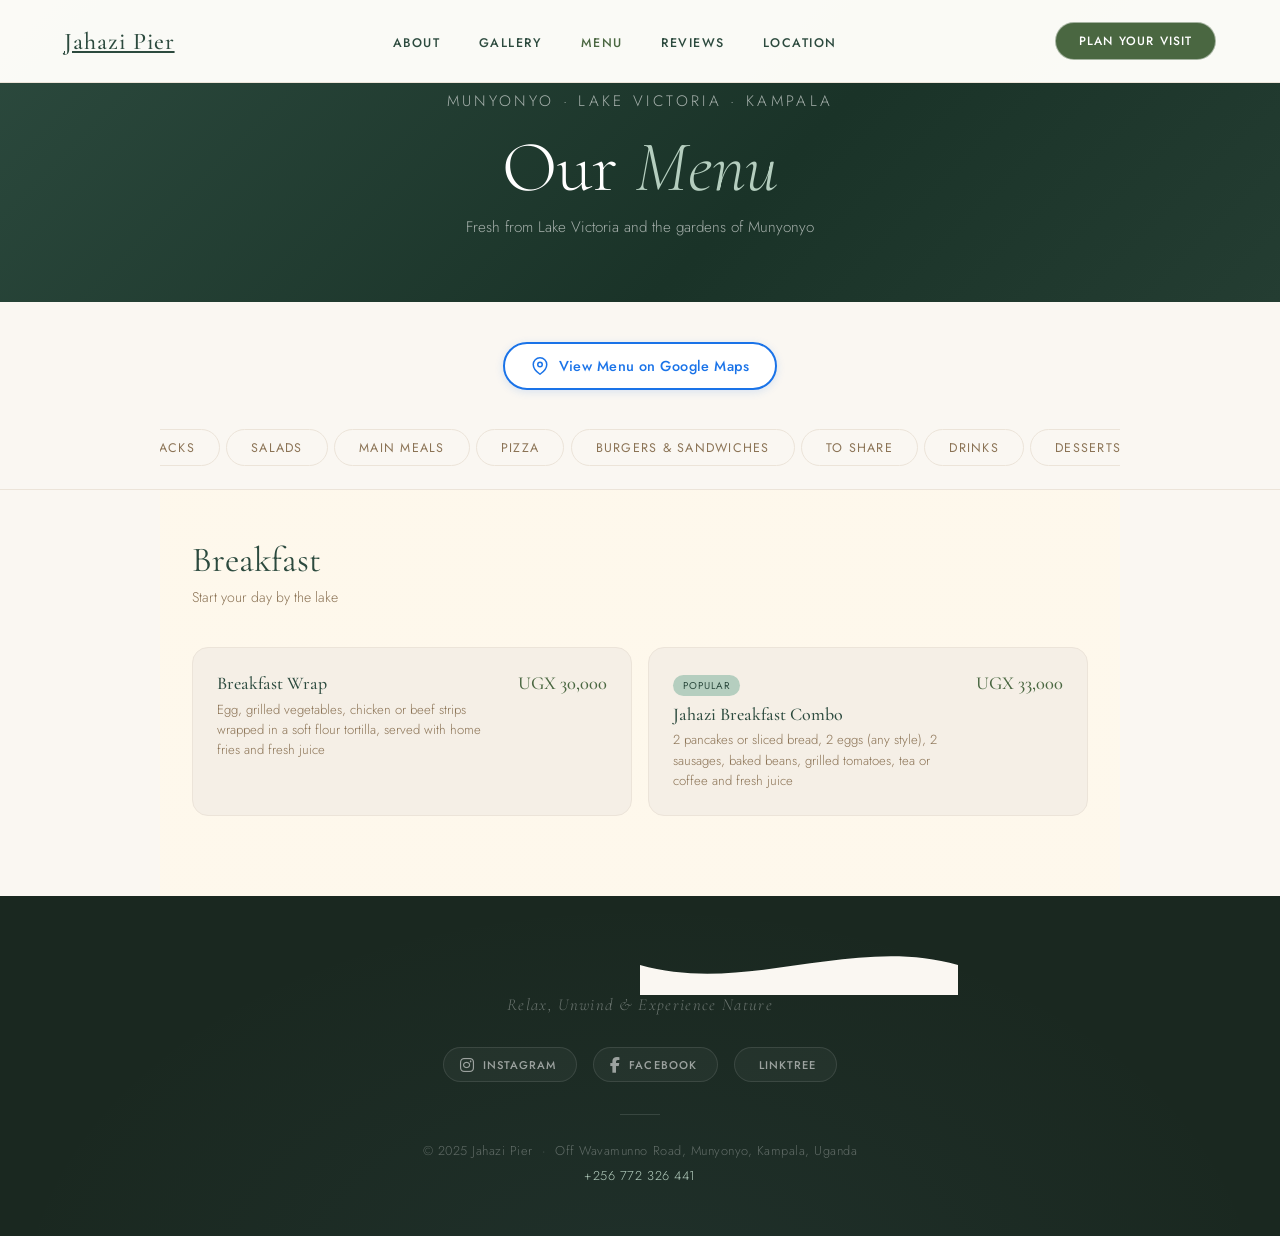
==== menu.html @ 17671d06 "Sample website" ====
<!DOCTYPE html>
<html lang="en">
<head>
  <meta charset="UTF-8" />
  <meta name="viewport" content="width=device-width, initial-scale=1.0" />
  <title>Menu — Jahazi Pier, Lake Victoria</title>
  <meta name="description" content="Explore the full menu at Jahazi Pier — fresh lake fish, East African mains, tropical drinks and desserts. Kampala's finest lakeside dining." />
  <link rel="preconnect" href="https://fonts.googleapis.com" />
  <link rel="preconnect" href="https://fonts.gstatic.com" crossorigin />
  <link href="https://fonts.googleapis.com/css2?family=Cormorant+Garamond:ital,wght@0,300;0,400;0,500;0,600;1,300;1,400&family=Jost:wght@300;400;500&display=swap" rel="stylesheet" />
  <link rel="stylesheet" href="styles.css" />
  <!-- Font Awesome 6 — brand icons -->
  <link rel="stylesheet" href="https://cdnjs.cloudflare.com/ajax/libs/font-awesome/6.5.2/css/all.min.css" integrity="sha512-SnH5WK+bZxgPHs44uWIX+LLJAJ9/2PkPKZ5QiAj6Ta86w+fsb2TkcmfRyVX3pBnMFcV7oQPJkl9QevSCWr3W==" crossorigin="anonymous" referrerpolicy="no-referrer" />

  <style>
    /* ── SECTION BACKGROUND IMAGES ── */
    #section-breakfast {
      background-image:
        linear-gradient(to bottom, rgba(255,248,235,0.92), rgba(255,248,235,0.88)),
        url('https://images.unsplash.com/photo-1533089860892-a7c6f0a88666?w=1400&q=80');
      background-size: cover;
      background-attachment: fixed;
    }
    #section-snacks {
      background-image:
        linear-gradient(to bottom, rgba(255,245,230,0.92), rgba(255,245,230,0.88)),
        url('https://images.unsplash.com/photo-1541014741259-de529411b96a?w=1400&q=80');
      background-size: cover;
      background-attachment: fixed;
    }
    #section-salads {
      background-image:
        linear-gradient(to bottom, rgba(235,245,235,0.92), rgba(235,245,235,0.88)),
        url('https://images.unsplash.com/photo-1512621776951-a57141f2eefd?w=1400&q=80');
      background-size: cover;
      background-attachment: fixed;
    }
    #section-mains {
      background-image:
        linear-gradient(to bottom, rgba(240,235,225,0.92), rgba(240,235,225,0.88)),
        url('https://images.unsplash.com/photo-1504674900247-0877df9cc836?w=1400&q=80');
      background-size: cover;
      background-attachment: fixed;
    }
    #section-pizza {
      background-image:
        linear-gradient(to bottom, rgba(255,245,235,0.92), rgba(255,245,235,0.88)),
        url('https://images.unsplash.com/photo-1571997478779-2adcbbe9ab2f?w=1400&q=80');
      background-size: cover;
      background-attachment: fixed;
    }
    #section-burgers {
      background-image:
        linear-gradient(to bottom, rgba(255,245,230,0.93), rgba(255,245,230,0.88)),
        url('https://images.unsplash.com/photo-1568901346375-23c9450c58cd?w=1400&q=80');
      background-size: cover;
      background-attachment: fixed;
    }
    #section-toshare {
      background-image:
        linear-gradient(to bottom, rgba(245,238,228,0.92), rgba(245,238,228,0.88)),
        url('https://images.unsplash.com/photo-1555244162-803834f70033?w=1400&q=80');
      background-size: cover;
      background-attachment: fixed;
    }
    #section-drinks {
      background-image:
        linear-gradient(to bottom, rgba(235,245,250,0.92), rgba(235,245,250,0.88)),
        url('https://images.unsplash.com/photo-1544145945-f90425340c7e?w=1400&q=80');
      background-size: cover;
      background-attachment: fixed;
    }
    #section-desserts {
      background-image:
        linear-gradient(to bottom, rgba(255,245,240,0.92), rgba(255,245,240,0.88)),
        url('https://images.unsplash.com/photo-1488477181946-6428a0291777?w=1400&q=80');
      background-size: cover;
      background-attachment: fixed;
    }
    #section-kids {
      background-image:
        linear-gradient(to bottom, rgba(245,250,255,0.92), rgba(245,250,255,0.88)),
        url('https://images.unsplash.com/photo-1565299507177-b0ac66763828?w=1400&q=80');
      background-size: cover;
      background-attachment: fixed;
    }

    /* ── GOOGLE MAPS BUTTON ── */
    .gmaps-btn-wrapper {
      display: flex;
      justify-content: center;
      padding: 2.5rem 1rem 1rem;
    }
    .gmaps-btn {
      display: inline-flex;
      align-items: center;
      gap: 0.6rem;
      background: #fff;
      border: 2px solid #1a73e8;
      color: #1a73e8;
      font-family: 'Jost', sans-serif;
      font-size: 0.9rem;
      font-weight: 500;
      letter-spacing: 0.03em;
      padding: 0.75rem 1.6rem;
      border-radius: 50px;
      text-decoration: none;
      transition: background 0.2s, color 0.2s, box-shadow 0.2s;
      box-shadow: 0 2px 8px rgba(26,115,232,0.15);
    }
    .gmaps-btn:hover {
      background: #1a73e8;
      color: #fff;
      box-shadow: 0 4px 16px rgba(26,115,232,0.3);
    }
    .gmaps-btn svg {
      width: 18px;
      height: 18px;
      flex-shrink: 0;
    }

    /* ── EXTRAS NOTE ── */
    .menu-extras-note {
      text-align: center;
      font-family: 'Jost', sans-serif;
      font-size: 0.85rem;
      color: #888;
      font-style: italic;
      padding: 0.5rem 1rem 2rem;
    }
    .menu-extras-note strong {
      color: #555;
      font-style: normal;
    }

    /* ── PRICE RANGE (for items with multiple sizes) ── */
    .dish-price-range {
      font-family: 'Jost', sans-serif;
      font-size: 0.8rem;
      color: #999;
      margin-top: 0.15rem;
    }

    /* ── TABS SCROLLABLE ON MOBILE ── */
    .menu-tabs {
      overflow-x: auto;
      -webkit-overflow-scrolling: touch;
      scrollbar-width: none;
      white-space: nowrap;
      display: flex;
      flex-wrap: nowrap;
    }
    .menu-tabs::-webkit-scrollbar { display: none; }
    .menu-tab { flex-shrink: 0; }
  </style>
</head>
<body class="menu-page">

<!-- ── NAVIGATION ── -->
<nav id="navbar" class="scrolled">
  <a href="jahazi-pier-website.html" class="nav-logo">Jahazi Pier</a>
  <ul class="nav-links">
    <li><a href="jahazi-pier-website.html#about">About</a></li>
    <li><a href="jahazi-pier-website.html#gallery">Gallery</a></li>
    <li><a href="menu.html" style="color: var(--forest);">Menu</a></li>
    <li><a href="jahazi-pier-website.html#reviews">Reviews</a></li>
    <li><a href="jahazi-pier-website.html#location">Location</a></li>
  </ul>
  <a href="jahazi-pier-website.html#contact" class="nav-cta">Plan Your Visit</a>
  <div class="hamburger" onclick="toggleMobileMenu()">
    <span></span><span></span><span></span>
  </div>
</nav>

<!-- ── HERO ── -->
<div class="menu-hero">
  <div class="menu-hero-inner">
    <p class="menu-hero-eyebrow">Munyonyo · Lake Victoria · Kampala</p>
    <h1>Our <em>Menu</em></h1>
    <p>Fresh from Lake Victoria and the gardens of Munyonyo</p>
  </div>
</div>

<!-- ── GOOGLE MAPS BUTTON ── -->
<div class="gmaps-btn-wrapper">
  <a
    class="gmaps-btn"
    href="https://www.google.com/maps/place/Jahazi+Pier/@0.2382779,32.626758,15z/data=!4m18!1m10!3m9!1s0x177d960a8ead5df9:0x97e01d8159e94489!2sJahazi+Pier!8m2!3d0.2380684!4d32.6268393!10e5!14m1!1BCgIYIA!16s%2Fg%2F11h0pp4cb!3m6!1s0x177d960a8ead5df9:0x97e01d8159e94489!8m2!3d0.2380684!4d32.6268393!10e9!16s%2Fg%2F11h0pp4cb?entry=ttu&g_ep=EgoyMDI2MDQxMi4wIKXMDSoASAFQAw%3D%3D"
    target="_blank"
    rel="noopener noreferrer"
  >
    <svg viewBox="0 0 24 24" fill="none" stroke="currentColor" stroke-width="2" stroke-linecap="round" stroke-linejoin="round">
      <path d="M21 10c0 7-9 13-9 13S3 17 3 10a9 9 0 0118 0z"/>
      <circle cx="12" cy="10" r="3"/>
    </svg>
    View Menu on Google Maps
  </a>
</div>

<!-- ── STICKY TAB BAR ── -->
<div class="menu-tabs-wrapper">
  <div class="menu-tabs">
    <button class="menu-tab active"  onclick="showMenuSection('breakfast', this)">Breakfast</button>
    <button class="menu-tab"         onclick="showMenuSection('snacks', this)">Snacks</button>
    <button class="menu-tab"         onclick="showMenuSection('salads', this)">Salads</button>
    <button class="menu-tab"         onclick="showMenuSection('mains', this)">Main Meals</button>
    <button class="menu-tab"         onclick="showMenuSection('pizza', this)">Pizza</button>
    <button class="menu-tab"         onclick="showMenuSection('burgers', this)">Burgers &amp; Sandwiches</button>
    <button class="menu-tab"         onclick="showMenuSection('toshare', this)">To Share</button>
    <button class="menu-tab"         onclick="showMenuSection('drinks', this)">Drinks</button>
    <button class="menu-tab"         onclick="showMenuSection('desserts', this)">Desserts</button>
    <button class="menu-tab"         onclick="showMenuSection('kids', this)">Kids Corner</button>
  </div>
</div>


<!-- ══════════════════════════════════════════════
     BREAKFAST
════════════════════════════════════════════════ -->
<div class="menu-section active" id="section-breakfast">
  <div class="menu-section-header">
    <h2 class="menu-section-title">Breakfast</h2>
    <p class="menu-section-sub">Start your day by the lake</p>
  </div>
  <div class="menu-items-grid">
    <div class="menu-dish">
      <div class="dish-info">
        <h4>Breakfast Wrap</h4>
        <p>Egg, grilled vegetables, chicken or beef strips wrapped in a soft flour tortilla, served with home fries and fresh juice</p>
      </div>
      <div class="dish-price">UGX 30,000</div>
    </div>
    <div class="menu-dish">
      <div class="dish-info">
        <span class="dish-badge">Popular</span>
        <h4>Jahazi Breakfast Combo</h4>
        <p>2 pancakes or sliced bread, 2 eggs (any style), 2 sausages, baked beans, grilled tomatoes, tea or coffee and fresh juice</p>
      </div>
      <div class="dish-price">UGX 33,000</div>
    </div>
  </div>
</div>


<!-- ══════════════════════════════════════════════
     SNACKS
════════════════════════════════════════════════ -->
<div class="menu-section" id="section-snacks">
  <div class="menu-section-header">
    <h2 class="menu-section-title">Snacks</h2>
    <p class="menu-section-sub">Perfect bites with your lakeside view</p>
  </div>
  <div class="menu-items-grid">
    <div class="menu-dish">
      <div class="dish-info"><h4>Beef Brochettes</h4></div>
      <div class="dish-price">UGX 25,000</div>
    </div>
    <div class="menu-dish">
      <div class="dish-info"><h4>Beef Sausages</h4></div>
      <div class="dish-price">UGX 10,000</div>
    </div>
    <div class="menu-dish">
      <div class="dish-info"><h4>Chicken Wings</h4></div>
      <div class="dish-price">UGX 25,000</div>
    </div>
    <div class="menu-dish">
      <div class="dish-info"><h4>Chicken Nuggets</h4></div>
      <div class="dish-price">UGX 25,000</div>
    </div>
    <div class="menu-dish">
      <div class="dish-info"><h4>Chicken Brochettes</h4></div>
      <div class="dish-price">UGX 25,000</div>
    </div>
    <div class="menu-dish">
      <div class="dish-info"><h4>Fish Fingers</h4></div>
      <div class="dish-price">UGX 30,000</div>
    </div>
    <div class="menu-dish">
      <div class="dish-info">
        <h4>Samosas</h4>
        <p>Beef or Veg</p>
      </div>
      <div class="dish-price">UGX 15,000</div>
    </div>
    <div class="menu-dish">
      <div class="dish-info"><h4>Chips</h4></div>
      <div class="dish-price">UGX 15,000</div>
    </div>
    <div class="menu-dish">
      <div class="dish-info"><h4>Masala Chips</h4></div>
      <div class="dish-price">UGX 20,000</div>
    </div>
    <div class="menu-dish">
      <div class="dish-info"><h4>Plantain</h4></div>
      <div class="dish-price">UGX 10,000</div>
    </div>
  </div>
</div>


<!-- ══════════════════════════════════════════════
     SALADS
════════════════════════════════════════════════ -->
<div class="menu-section" id="section-salads">
  <div class="menu-section-header">
    <h2 class="menu-section-title">Salads</h2>
    <p class="menu-section-sub">Fresh, vibrant and made to order</p>
  </div>
  <div class="menu-items-grid">
    <div class="menu-dish">
      <div class="dish-info">
        <h4>Greek Salad</h4>
        <p>Feta cheese, olive oil, black olives, tomatoes, onions and cucumber served with homemade dressing</p>
      </div>
      <div class="dish-price">UGX 30,000</div>
    </div>
    <div class="menu-dish">
      <div class="dish-info">
        <h4>Chicken Salad</h4>
        <p>Grilled chicken strips on a bed of lettuce, tomatoes, onions and mozzarella served with homemade dressing</p>
      </div>
      <div class="dish-price">UGX 30,000</div>
    </div>
    <div class="menu-dish">
      <div class="dish-info">
        <h4>Buffalo Salad</h4>
        <p>Lettuce, onions, chicken, beef, potatoes, olives with a creamy dressing</p>
      </div>
      <div class="dish-price">UGX 30,000</div>
    </div>
  </div>
</div>


<!-- ══════════════════════════════════════════════
     MAIN MEALS
════════════════════════════════════════════════ -->
<div class="menu-section" id="section-mains">
  <div class="menu-section-header">
    <h2 class="menu-section-title">Main Meals</h2>
    <p class="menu-section-sub">Freshly prepared, celebrating the lake and the land</p>
  </div>
  <div class="menu-items-grid">

    <div class="menu-dish">
      <div class="dish-info">
        <span class="dish-badge">Popular</span>
        <h4>Fried Fish</h4>
        <p>Deep fried whole tilapia served with chips and kachumbari. Wet fry available at an additional UGX 5,000.</p>
        <div class="dish-price-range">S · M · L</div>
      </div>
      <div class="dish-price">UGX 40,000 – 60,000</div>
    </div>

    <div class="menu-dish">
      <div class="dish-info">
        <h4>Steamed Fish</h4>
        <p>Lightly seasoned and boiled whole tilapia served with rice, sweet potato or cassava and steamed vegetables</p>
      </div>
      <div class="dish-price">UGX 50,000 (M)</div>
    </div>

    <div class="menu-dish">
      <div class="dish-info">
        <span class="dish-badge">Chef's Special</span>
        <h4>Grilled Fish</h4>
        <p>Char grilled whole tilapia served with chips, cassava or sweet potato and kachumbari</p>
      </div>
      <div class="dish-price">UGX 50,000 (M)</div>
    </div>

    <div class="menu-dish">
      <div class="dish-info">
        <h4>Fish Fillet</h4>
        <p>Served with lemon butter, mushroom or curry sauce, chips and salad</p>
      </div>
      <div class="dish-price">UGX 40,000</div>
    </div>

    <div class="menu-dish">
      <div class="dish-info">
        <h4>Jahazi Chicken</h4>
        <p>Char grilled chicken served with chips and salad</p>
      </div>
      <div class="dish-price">Quarter UGX 30,000 · Whole UGX 70,000</div>
    </div>

    <div class="menu-dish">
      <div class="dish-info">
        <h4>Creamy Chicken Fillet</h4>
        <p>Lightly grilled chicken fillet in a creamy sauce served with rice and salad</p>
      </div>
      <div class="dish-price">UGX 40,000</div>
    </div>

    <div class="menu-dish">
      <div class="dish-info">
        <h4>Goat Choma</h4>
        <p>Charcoal roasted goat meat served with chips and kachumbari</p>
      </div>
      <div class="dish-price">UGX 50,000 / kg</div>
    </div>

    <div class="menu-dish">
      <div class="dish-info">
        <h4>Goat Fry</h4>
        <p>Wet or dry fried goat meat served with chips and kachumbari</p>
        <div class="dish-price-range">½kg · 1kg</div>
      </div>
      <div class="dish-price">UGX 25,000 – 45,000</div>
    </div>

  </div>
  <p class="menu-extras-note"><strong>Extras @ UGX 5,000 each:</strong> Rice · Mashed Potatoes · Posho · Cassava</p>
</div>


<!-- ══════════════════════════════════════════════
     PIZZA
════════════════════════════════════════════════ -->
<div class="menu-section" id="section-pizza">
  <div class="menu-section-header">
    <h2 class="menu-section-title">Pizza</h2>
    <p class="menu-section-sub">Stone-baked with lakeside flair</p>
  </div>
  <div class="menu-items-grid">
    <div class="menu-dish">
      <div class="dish-info">
        <h4>Chicken Pizza</h4>
        <p>Chicken, mushrooms, onions, tomatoes and mozzarella cheese</p>
      </div>
      <div class="dish-price">UGX 35,000</div>
    </div>
    <div class="menu-dish">
      <div class="dish-info">
        <h4>Beef Pizza</h4>
        <p>Minced beef, onions and mozzarella cheese</p>
      </div>
      <div class="dish-price">UGX 35,000</div>
    </div>
    <div class="menu-dish">
      <div class="dish-info">
        <span class="dish-badge">Vegetarian</span>
        <h4>Vegetarian Pizza</h4>
        <p>Spinach, mushrooms, bell peppers, tomatoes, onions and mozzarella cheese</p>
      </div>
      <div class="dish-price">UGX 30,000</div>
    </div>
    <div class="menu-dish">
      <div class="dish-info">
        <h4>Margherita</h4>
        <p>Tomato and mozzarella cheese</p>
      </div>
      <div class="dish-price">UGX 30,000</div>
    </div>
    <div class="menu-dish">
      <div class="dish-info">
        <span class="dish-badge">Popular</span>
        <h4>Half &amp; Half</h4>
        <p>Combine any two pizza flavours in one</p>
      </div>
      <div class="dish-price">UGX 35,000</div>
    </div>
  </div>
  <p class="menu-extras-note"><strong>Extra toppings @ UGX 3,000 each:</strong> Cheese · Pineapples</p>
</div>


<!-- ══════════════════════════════════════════════
     BURGERS & SANDWICHES
════════════════════════════════════════════════ -->
<div class="menu-section" id="section-burgers">
  <div class="menu-section-header">
    <h2 class="menu-section-title">Burgers &amp; Sandwiches</h2>
    <p class="menu-section-sub">Satisfying handfuls, served with chips and salad</p>
  </div>
  <div class="menu-items-grid">
    <div class="menu-dish">
      <div class="dish-info">
        <h4>Beef Burger</h4>
        <p>Beef patty in a bun garnished with lettuce, tomatoes, onions and pickles, served with chips and salad</p>
      </div>
      <div class="dish-price">UGX 32,000</div>
    </div>
    <div class="menu-dish">
      <div class="dish-info">
        <h4>Cheese Burger</h4>
        <p>Beef patty in a bun garnished with lettuce, tomatoes, onions, pickles and cheese, served with chips and salad</p>
      </div>
      <div class="dish-price">UGX 35,000</div>
    </div>
    <div class="menu-dish">
      <div class="dish-info">
        <span class="dish-badge">Popular</span>
        <h4>Chicken Burger</h4>
        <p>Chicken patty in a bun garnished with lettuce, tomatoes, onions and pickles, served with chips and salad</p>
      </div>
      <div class="dish-price">UGX 35,000</div>
    </div>
    <div class="menu-dish">
      <div class="dish-info">
        <h4>Clubhouse Sandwich</h4>
        <p>Triple decker sandwich with chicken, eggs, lettuce, pickles, tomatoes and onions, served with chips and salad</p>
      </div>
      <div class="dish-price">UGX 30,000</div>
    </div>
  </div>
</div>


<!-- ══════════════════════════════════════════════
     TO SHARE
════════════════════════════════════════════════ -->
<div class="menu-section" id="section-toshare">
  <div class="menu-section-header">
    <h2 class="menu-section-title">To Share</h2>
    <p class="menu-section-sub">Generous platters made for the table</p>
  </div>
  <div class="menu-items-grid">
    <div class="menu-dish">
      <div class="dish-info">
        <h4>Snack Platter</h4>
        <p>Choose 3 meats from: Fish Fingers, Chicken Wings, Chicken Brochettes, Beef Brochettes, Meatballs. Choose 3 sides from: Potato Wedges, Sauté Potatoes, Chips, Coleslaw, Garden Salad.</p>
      </div>
      <div class="dish-price">UGX 100,000</div>
    </div>
    <div class="menu-dish">
      <div class="dish-info">
        <span class="dish-badge">Popular</span>
        <h4>Mixed Grill Platter</h4>
        <p>Beef satay, goat skewers, chicken skewers, potato wedges and salad</p>
        <div class="dish-price-range">Large (serves 5–6) · Small (serves 2–3)</div>
      </div>
      <div class="dish-price">UGX 80,000 – 110,000</div>
    </div>
  </div>
</div>


<!-- ══════════════════════════════════════════════
     DRINKS
════════════════════════════════════════════════ -->
<div class="menu-section" id="section-drinks">
  <div class="menu-section-header">
    <h2 class="menu-section-title">Drinks</h2>
    <p class="menu-section-sub">Sip and savour with the lake breeze</p>
  </div>
  <div class="menu-items-grid">
    <div class="menu-dish">
      <div class="dish-info">
        <span class="dish-badge">Signature</span>
        <h4>African Coffee Pot</h4>
        <p>Rich, full-bodied Ugandan arabica coffee, brewed fresh and served in a traditional pot</p>
      </div>
      <div class="dish-price">UGX 12,000</div>
    </div>
    <div class="menu-dish">
      <div class="dish-info">
        <h4>Fresh Passion Juice</h4>
        <p>Freshly squeezed passion fruit, served chilled with optional sugar cane</p>
      </div>
      <div class="dish-price">UGX 8,000</div>
    </div>
    <div class="menu-dish">
      <div class="dish-info">
        <h4>Mango Smoothie</h4>
        <p>Blended ripe Ugandan mangoes with a hint of ginger and lime</p>
      </div>
      <div class="dish-price">UGX 12,000</div>
    </div>
    <div class="menu-dish">
      <div class="dish-info">
        <h4>Masala Chai</h4>
        <p>Spiced Ugandan tea with cardamom, ginger, cinnamon and hot milk</p>
      </div>
      <div class="dish-price">UGX 8,000</div>
    </div>
    <div class="menu-dish">
      <div class="dish-info">
        <h4>Cold Beer (Bottle)</h4>
        <p>Bell, Nile Special, Tusker — served ice cold. Ask about seasonal imports.</p>
      </div>
      <div class="dish-price">UGX 6,000+</div>
    </div>
    <div class="menu-dish">
      <div class="dish-info">
        <h4>Soft Drinks</h4>
        <p>Sodas, sparkling water, still water — all served chilled</p>
      </div>
      <div class="dish-price">UGX 4,000+</div>
    </div>
    <div class="menu-dish">
      <div class="dish-info">
        <span class="dish-badge">Popular</span>
        <h4>Waragi Cocktail</h4>
        <p>Uganda's local gin, mixed with tonic, lime, and fresh herbs over ice</p>
      </div>
      <div class="dish-price">UGX 18,000</div>
    </div>
    <div class="menu-dish">
      <div class="dish-info">
        <h4>Pineapple &amp; Ginger Juice</h4>
        <p>Cold-pressed pineapple with fresh ginger root — zesty and refreshing</p>
      </div>
      <div class="dish-price">UGX 10,000</div>
    </div>
  </div>
</div>


<!-- ══════════════════════════════════════════════
     DESSERTS
════════════════════════════════════════════════ -->
<div class="menu-section" id="section-desserts">
  <div class="menu-section-header">
    <h2 class="menu-section-title">Desserts</h2>
    <p class="menu-section-sub">Sweet finales inspired by the tropics</p>
  </div>
  <div class="menu-items-grid">
    <div class="menu-dish">
      <div class="dish-info">
        <h4>Ice Cream Sundae</h4>
        <p>2 scoops of ice cream topped with fruits and a choice of chocolate or strawberry sauce</p>
      </div>
      <div class="dish-price">UGX 17,000</div>
    </div>
    <div class="menu-dish">
      <div class="dish-info">
        <h4>Ice Cream</h4>
        <p>2 scoops of chocolate, vanilla or strawberry</p>
      </div>
      <div class="dish-price">UGX 16,000</div>
    </div>
    <div class="menu-dish">
      <div class="dish-info">
        <span class="dish-badge">Vegan</span>
        <h4>Fruit Platter</h4>
        <p>Assorted fruits in season</p>
      </div>
      <div class="dish-price">UGX 12,000</div>
    </div>
    <div class="menu-dish">
      <div class="dish-info">
        <span class="dish-badge">Popular</span>
        <h4>Fried Ripe Plantain</h4>
        <p>Sweet golden plantain fried until caramelised, served with a scoop of vanilla ice cream</p>
      </div>
      <div class="dish-price">UGX 12,000</div>
    </div>
    <div class="menu-dish">
      <div class="dish-info">
        <h4>Ugandan Mandazi</h4>
        <p>Warm coconut doughnut pillows dusted with cinnamon sugar, served with honey</p>
      </div>
      <div class="dish-price">UGX 10,000</div>
    </div>
    <div class="menu-dish">
      <div class="dish-info">
        <h4>Chocolate Lava Cake</h4>
        <p>Rich dark chocolate sponge with a molten centre, served warm with cream</p>
      </div>
      <div class="dish-price">UGX 22,000</div>
    </div>
  </div>
</div>


<!-- ══════════════════════════════════════════════
     KIDS CORNER
════════════════════════════════════════════════ -->
<div class="menu-section" id="section-kids">
  <div class="menu-section-header">
    <h2 class="menu-section-title">Kids Corner</h2>
    <p class="menu-section-sub">Little plates for little adventurers</p>
  </div>
  <div class="menu-items-grid">
    <div class="menu-dish">
      <div class="dish-info">
        <h4>Mini Meatballs</h4>
        <p>Bite-sized beef meatballs served with chips or mashed potatoes</p>
      </div>
      <div class="dish-price">UGX 25,000</div>
    </div>
    <div class="menu-dish">
      <div class="dish-info">
        <span class="dish-badge">Popular</span>
        <h4>Crunchy Chicken Strips</h4>
        <p>Served with chips</p>
      </div>
      <div class="dish-price">UGX 25,000</div>
    </div>
  </div>
</div>


<!-- ── FOOTER ── -->
<footer class="site-footer">
  <div class="footer-inner">
    <!-- Wave top border -->
    <div class="footer-wave" aria-hidden="true">
      <svg viewBox="0 0 1440 60" preserveAspectRatio="none" xmlns="http://www.w3.org/2000/svg">
        <path d="M0,30 C240,60 480,0 720,30 C960,60 1200,0 1440,30 L1440,0 L0,0 Z" fill="#1a2820"/>
      </svg>
    </div>

    <p class="footer-tagline">Relax, Unwind &amp; Experience Nature</p>

    <!-- Social icons -->
    <div class="footer-socials">
      <a href="https://www.instagram.com/jahazipier/" target="_blank" rel="noopener"
         class="social-icon social-icon--instagram" aria-label="Follow us on Instagram">
        <i class="fa-brands fa-instagram"></i>
        <span class="social-label">Instagram</span>
      </a>
      <a href="https://www.facebook.com/1508786229438790?ref=NONE_xav_ig_profile_page_web" target="_blank" rel="noopener"
         class="social-icon social-icon--facebook" aria-label="Find us on Facebook">
        <i class="fa-brands fa-facebook-f"></i>
        <span class="social-label">Facebook</span>
      </a>
      <a href="https://linktr.ee/jahazipier?utm_source=ig&utm_medium=social&utm_content=link_in_bio&fbclid=PAZXh0bgNhZW0CMTEAc3J0YwZhcHBfaWQMMjU2MjgxMDQwNTU4AAGnOGfTy0cs22kMyBUeYzEqutscF2AeB3Iem0Pvd-lDtECPckwCUnAMdl1Hie4_aem_DeRM4I2eyAQo8Iw3Jb5TpQ" target="_blank" rel="noopener"
         class="social-icon social-icon--linktree" aria-label="All our links on Linktree">
        <i class="fa-brands fa-linktree"></i>
        <span class="social-label">Linktree</span>
      </a>
    </div>

    <div class="footer-divider"></div>

    <div class="footer-bottom">
      <p>© 2025 Jahazi Pier &nbsp;·&nbsp; Off Wavamunno Road, Munyonyo, Kampala, Uganda</p>
      <p><a href="tel:+256772326441">+256 772 326 441</a></p>
    </div>
  </div>
</footer>

<script src="script.js"></script>
<script>
  // Override the tab switching to match new section IDs
  function showMenuSection(sectionId, btn) {
    document.querySelectorAll('.menu-section').forEach(s => s.classList.remove('active'));
    document.querySelectorAll('.menu-tab').forEach(b => b.classList.remove('active'));
    const target = document.getElementById('section-' + sectionId);
    if (target) target.classList.add('active');
    if (btn) btn.classList.add('active');
  }
</script>
</body>
</html>
---- styles.css ----
*, *::before, *::after { margin: 0; padding: 0; box-sizing: border-box; }

:root {
  --sand: #f5efe6;
  --cream: #faf7f2;
  --beige: #ece4d9;
  --tan: #c9b99a;
  --bark: #8b7355;
  --forest: #4a6741;
  --sage: #7a9972;
  --mist: #b5cebf;
  --sky: #a8c5d6;
  --water: #6b9fb5;
  --deep: #2c4a3e;
  --charcoal: #3a3530;
  --text: #4a4035;
}

html { scroll-behavior: smooth; font-size: 16px; }

body {
  font-family: 'Jost', sans-serif;
  background: var(--cream);
  color: var(--text);
  overflow-x: hidden;
}

/* ─── NAV ─── */
nav {
  position: fixed;
  top: 0; left: 0; right: 0;
  z-index: 1000;
  display: flex;
  align-items: center;
  justify-content: space-between;
  padding: 1.4rem 4rem;
  transition: background 0.4s, backdrop-filter 0.4s, box-shadow 0.4s;
}
nav.scrolled {
  background: rgba(250, 247, 242, 0.92);
  backdrop-filter: blur(12px);
  box-shadow: 0 1px 24px rgba(74, 64, 53, 0.08);
}
.nav-logo {
  font-family: 'Cormorant Garamond', serif;
  font-size: 1.5rem;
  font-weight: 500;
  color: white;
  letter-spacing: 0.04em;
  transition: color 0.4s;
}
nav.scrolled .nav-logo { color: var(--deep); }
.nav-links {
  display: flex;
  gap: 2.4rem;
  list-style: none;
}
.nav-links a {
  text-decoration: none;
  font-size: 0.78rem;
  font-weight: 500;
  letter-spacing: 0.12em;
  text-transform: uppercase;
  color: rgba(255,255,255,0.85);
  transition: color 0.3s;
}
nav.scrolled .nav-links a { color: var(--bark); }
.nav-links a:hover { color: white; }
nav.scrolled .nav-links a:hover { color: var(--forest); }

.nav-cta {
  font-size: 0.75rem;
  letter-spacing: 0.1em;
  text-transform: uppercase;
  font-weight: 500;
  padding: 0.55rem 1.4rem;
  border: 1px solid rgba(255,255,255,0.5);
  border-radius: 2rem;
  color: white;
  text-decoration: none;
  transition: all 0.3s;
}
nav.scrolled .nav-cta {
  border-color: var(--forest);
  color: var(--forest);
}
.nav-cta:hover {
  background: white;
  color: var(--forest) !important;
  border-color: white;
}

/* Hamburger */
.hamburger { display: none; flex-direction: column; gap: 5px; cursor: pointer; }
.hamburger span { display: block; width: 22px; height: 2px; background: white; transition: all 0.3s; border-radius: 2px; }
nav.scrolled .hamburger span { background: var(--charcoal); }

/* ─── HERO ─── */
#hero {
  position: relative;
  height: 100vh;
  min-height: 640px;
  display: flex;
  align-items: center;
  justify-content: center;
  text-align: center;
  overflow: hidden;
}
.hero-bg {
  position: absolute; inset: 0;
  background:
    linear-gradient(to bottom, rgba(30,50,40,0.45) 0%, rgba(20,40,32,0.3) 40%, rgba(40,60,50,0.6) 100%),
    url('https://images.unsplash.com/photo-1506905925346-21bda4d32df4?w=1800&q=80') center/cover no-repeat;
  transform: scale(1.04);
  transition: transform 8s ease-out;
}
.hero-bg.loaded { transform: scale(1); }

/* Shimmer overlay */
.hero-bg::after {
  content: '';
  position: absolute; inset: 0;
  background: linear-gradient(160deg, transparent 50%, rgba(107,159,181,0.18));
  pointer-events: none;
}

.hero-content {
  position: relative;
  z-index: 2;
  max-width: 780px;
  padding: 0 2rem;
}
.hero-eyebrow {
  font-size: 0.72rem;
  letter-spacing: 0.22em;
  text-transform: uppercase;
  color: var(--mist);
  margin-bottom: 1.2rem;
  font-weight: 400;
  opacity: 0;
  animation: fadeUp 0.9s 0.3s forwards;
}
.hero-title {
  font-family: 'Cormorant Garamond', serif;
  font-size: clamp(3.5rem, 8vw, 6.5rem);
  font-weight: 300;
  color: white;
  line-height: 1.06;
  letter-spacing: -0.01em;
  margin-bottom: 1.2rem;
  opacity: 0;
  animation: fadeUp 1s 0.5s forwards;
}
.hero-title em {
  font-style: italic;
  color: var(--mist);
}
.hero-tagline {
  font-size: 1rem;
  font-weight: 300;
  color: rgba(255,255,255,0.8);
  letter-spacing: 0.06em;
  margin-bottom: 2.8rem;
  opacity: 0;
  animation: fadeUp 1s 0.7s forwards;
}
.hero-buttons {
  display: flex;
  gap: 1rem;
  justify-content: center;
  flex-wrap: wrap;
  opacity: 0;
  animation: fadeUp 1s 0.9s forwards;
}
.btn-primary {
  background: var(--forest);
  color: white;
  padding: 0.9rem 2.4rem;
  border-radius: 3rem;
  text-decoration: none;
  font-size: 0.8rem;
  letter-spacing: 0.1em;
  text-transform: uppercase;
  font-weight: 500;
  transition: all 0.3s;
  border: 2px solid var(--forest);
}
.btn-primary:hover {
  background: transparent;
  color: white;
  border-color: white;
  transform: translateY(-2px);
}
.btn-outline {
  background: transparent;
  color: white;
  padding: 0.9rem 2.4rem;
  border-radius: 3rem;
  text-decoration: none;
  font-size: 0.8rem;
  letter-spacing: 0.1em;
  text-transform: uppercase;
  font-weight: 500;
  border: 2px solid rgba(255,255,255,0.5);
  transition: all 0.3s;
}
.btn-outline:hover {
  background: rgba(255,255,255,0.12);
  border-color: white;
  transform: translateY(-2px);
}

.hero-scroll {
  position: absolute;
  bottom: 2.5rem; left: 50%;
  transform: translateX(-50%);
  display: flex;
  flex-direction: column;
  align-items: center;
  gap: 0.5rem;
  opacity: 0;
  animation: fadeIn 1s 1.4s forwards;
}
.scroll-line {
  width: 1px;
  height: 50px;
  background: linear-gradient(to bottom, rgba(255,255,255,0.6), transparent);
  animation: scrollPulse 2s infinite;
}
.scroll-text {
  font-size: 0.65rem;
  letter-spacing: 0.18em;
  text-transform: uppercase;
  color: rgba(255,255,255,0.5);
}

/* ─── SECTION BASE ─── */
section { padding: 7rem 0; }
.container { max-width: 1180px; margin: 0 auto; padding: 0 2rem; }
.section-label {
  font-size: 0.68rem;
  letter-spacing: 0.22em;
  text-transform: uppercase;
  color: var(--sage);
  margin-bottom: 0.8rem;
  font-weight: 500;
}
.section-title {
  font-family: 'Cormorant Garamond', serif;
  font-size: clamp(2.2rem, 4vw, 3.2rem);
  font-weight: 400;
  color: var(--deep);
  line-height: 1.2;
  margin-bottom: 1.5rem;
}
.section-title em { font-style: italic; color: var(--forest); }
.divider {
  width: 50px;
  height: 2px;
  background: linear-gradient(to right, var(--sage), var(--mist));
  margin-bottom: 2rem;
  border-radius: 2px;
}

/* ─── ABOUT ─── */
#about { background: var(--sand); }
.about-grid {
  display: grid;
  grid-template-columns: 1fr 1fr;
  gap: 6rem;
  align-items: center;
}
.about-text p {
  font-size: 1.05rem;
  line-height: 1.85;
  color: var(--text);
  font-weight: 300;
  margin-bottom: 1.2rem;
}
.about-text p:first-of-type {
  font-family: 'Cormorant Garamond', serif;
  font-size: 1.3rem;
  font-weight: 400;
  color: var(--deep);
  font-style: italic;
}
.about-stats {
  display: grid;
  grid-template-columns: 1fr 1fr;
  gap: 1.5rem;
  margin-top: 2.5rem;
}
.stat-card {
  background: var(--cream);
  padding: 1.5rem;
  border-radius: 12px;
  border: 1px solid var(--beige);
}
.stat-number {
  font-family: 'Cormorant Garamond', serif;
  font-size: 2rem;
  font-weight: 500;
  color: var(--forest);
}
.stat-label {
  font-size: 0.78rem;
  color: var(--bark);
  letter-spacing: 0.06em;
  margin-top: 0.2rem;
  font-weight: 300;
}
.about-images {
  display: grid;
  grid-template-columns: 1fr 1fr;
  grid-template-rows: auto auto;
  gap: 1rem;
}
.about-img {
  border-radius: 16px;
  overflow: hidden;
  cursor: pointer;
}
.about-img:first-child {
  grid-column: 1 / -1;
  height: 260px;
}
.about-img:nth-child(2),
.about-img:nth-child(3) { height: 180px; }
.about-img img {
  width: 100%; height: 100%;
  object-fit: cover;
  transition: transform 0.6s ease;
  display: block;
}
.about-img:hover img { transform: scale(1.05); }

/* ─── FEATURES ─── */
#features {
  background: var(--cream);
  padding: 5rem 0;
}
.features-grid {
  display: grid;
  grid-template-columns: repeat(4, 1fr);
  gap: 2rem;
}
.feature-card {
  text-align: center;
  padding: 2.5rem 1.5rem;
  border-radius: 20px;
  background: var(--sand);
  border: 1px solid var(--beige);
  transition: transform 0.3s, box-shadow 0.3s;
}
.feature-card:hover {
  transform: translateY(-6px);
  box-shadow: 0 20px 50px rgba(74, 103, 65, 0.1);
}
.feature-icon {
  font-size: 2rem;
  margin-bottom: 1rem;
}
.feature-card h3 {
  font-family: 'Cormorant Garamond', serif;
  font-size: 1.25rem;
  font-weight: 500;
  color: var(--deep);
  margin-bottom: 0.6rem;
}
.feature-card p {
  font-size: 0.87rem;
  color: var(--bark);
  line-height: 1.7;
  font-weight: 300;
}

/* ─── GALLERY ─── */
#gallery { background: var(--sand); }
.gallery-header { text-align: center; margin-bottom: 3.5rem; }
.gallery-header .divider { margin: 0 auto 2rem; }

.gallery-grid {
  display: grid;
  grid-template-columns: repeat(12, 1fr);
  grid-auto-rows: 200px;
  gap: 1rem;
}
.gallery-item {
  overflow: hidden;
  border-radius: 14px;
  cursor: pointer;
  position: relative;
}
.gallery-item:nth-child(1) { grid-column: span 5; grid-row: span 2; }
.gallery-item:nth-child(2) { grid-column: span 4; grid-row: span 1; }
.gallery-item:nth-child(3) { grid-column: span 3; grid-row: span 1; }
.gallery-item:nth-child(4) { grid-column: span 4; grid-row: span 1; }
.gallery-item:nth-child(5) { grid-column: span 3; grid-row: span 1; }
.gallery-item:nth-child(6) { grid-column: span 4; grid-row: span 2; }
.gallery-item:nth-child(7) { grid-column: span 3; grid-row: span 1; }
.gallery-item:nth-child(8) { grid-column: span 5; grid-row: span 1; }
.gallery-item:nth-child(9) { grid-column: span 3; grid-row: span 1; }

.gallery-item img {
  width: 100%; height: 100%;
  object-fit: cover;
  transition: transform 0.6s ease;
  display: block;
}
.gallery-item:hover img { transform: scale(1.08); }
.gallery-overlay {
  position: absolute;
  inset: 0;
  background: rgba(44,74,62,0.5);
  opacity: 0;
  transition: opacity 0.3s;
  display: flex;
  align-items: center;
  justify-content: center;
}
.gallery-item:hover .gallery-overlay { opacity: 1; }
.gallery-overlay span { color: white; font-size: 1.5rem; }

/* ─── MENU PREVIEW ─── */
#menu-preview {
  background: var(--deep);
  color: white;
}
.menu-preview-inner {
  display: grid;
  grid-template-columns: 1fr 1fr;
  gap: 6rem;
  align-items: center;
}
.menu-preview-text .section-label { color: var(--mist); }
.menu-preview-text .section-title { color: white; }
.menu-preview-text .divider { background: linear-gradient(to right, var(--mist), transparent); }
.menu-preview-text p {
  color: rgba(255,255,255,0.7);
  line-height: 1.8;
  font-weight: 300;
  margin-bottom: 2rem;
}
.menu-cards {
  display: flex;
  flex-direction: column;
  gap: 1rem;
}
.menu-preview-card {
  background: rgba(255,255,255,0.06);
  border: 1px solid rgba(255,255,255,0.1);
  border-radius: 14px;
  padding: 1.4rem 1.6rem;
  display: flex;
  align-items: center;
  justify-content: space-between;
  transition: background 0.3s;
}
.menu-preview-card:hover { background: rgba(255,255,255,0.1); }
.menu-item-info h4 {
  font-family: 'Cormorant Garamond', serif;
  font-size: 1.1rem;
  font-weight: 400;
  color: white;
  margin-bottom: 0.2rem;
}
.menu-item-info p {
  font-size: 0.8rem;
  color: rgba(255,255,255,0.5);
  margin: 0;
}
.menu-item-price {
  font-family: 'Cormorant Garamond', serif;
  font-size: 1.1rem;
  color: var(--mist);
  font-weight: 500;
  white-space: nowrap;
}
.btn-menu-full {
  display: inline-flex;
  align-items: center;
  gap: 0.6rem;
  background: var(--sage);
  color: white;
  padding: 0.9rem 2.2rem;
  border-radius: 3rem;
  text-decoration: none;
  font-size: 0.8rem;
  letter-spacing: 0.1em;
  text-transform: uppercase;
  font-weight: 500;
  transition: all 0.3s;
}
.btn-menu-full:hover {
  background: var(--forest);
  transform: translateY(-2px);
}

/* ─── REVIEWS ─── */
#reviews { background: var(--cream); }
.reviews-header { text-align: center; margin-bottom: 1rem; }
.reviews-header .divider { margin: 0 auto 2rem; }
.rating-banner {
  display: inline-flex;
  align-items: center;
  gap: 1rem;
  background: var(--sand);
  border: 1px solid var(--beige);
  padding: 1rem 2rem;
  border-radius: 3rem;
  margin-bottom: 3.5rem;
}
.rating-big {
  font-family: 'Cormorant Garamond', serif;
  font-size: 2.4rem;
  font-weight: 500;
  color: var(--deep);
  line-height: 1;
}
.stars-row { color: #c8a84b; font-size: 1.1rem; }
.rating-label { font-size: 0.8rem; color: var(--bark); font-weight: 300; }

.reviews-grid {
  display: grid;
  grid-template-columns: repeat(3, 1fr);
  gap: 1.5rem;
}
.review-card {
  background: var(--sand);
  border: 1px solid var(--beige);
  border-radius: 20px;
  padding: 2rem;
  transition: transform 0.3s, box-shadow 0.3s;
  position: relative;
}
.review-card:hover {
  transform: translateY(-5px);
  box-shadow: 0 20px 50px rgba(74, 103, 65, 0.1);
}
.review-card::before {
  content: '"';
  font-family: 'Cormorant Garamond', serif;
  font-size: 5rem;
  color: var(--mist);
  position: absolute;
  top: -0.5rem; left: 1.2rem;
  line-height: 1;
  opacity: 0.5;
}
.review-stars { color: #c8a84b; font-size: 0.85rem; margin-bottom: 0.8rem; }
.review-text {
  font-size: 0.92rem;
  line-height: 1.75;
  color: var(--text);
  font-weight: 300;
  font-style: italic;
  margin-bottom: 1.4rem;
}
.review-author {
  display: flex;
  align-items: center;
  gap: 0.8rem;
}
.review-avatar {
  width: 38px; height: 38px;
  border-radius: 50%;
  background: var(--sage);
  display: flex;
  align-items: center;
  justify-content: center;
  color: white;
  font-size: 0.85rem;
  font-weight: 500;
  flex-shrink: 0;
}
.review-name {
  font-size: 0.85rem;
  font-weight: 500;
  color: var(--deep);
}
.review-source {
  font-size: 0.72rem;
  color: var(--bark);
  font-weight: 300;
}

/* ── Review card: Google link ── */
.review-link {
  display: inline-flex;
  align-items: center;
  gap: 0.45rem;
  margin-top: 1.2rem;
  font-size: 0.72rem;
  font-weight: 500;
  letter-spacing: 0.06em;
  text-transform: uppercase;
  color: var(--bark);
  text-decoration: none;
  transition: color 0.25s;
}
.review-link:hover { color: var(--forest); }
.google-g {
  width: 16px;
  height: 16px;
  flex-shrink: 0;
  vertical-align: middle;
}

/* ─── LOCATION ─── */
#location { background: var(--sand); }
.location-grid {
  display: grid;
  grid-template-columns: 1fr 1.4fr;
  gap: 4rem;
  align-items: start;
}
.location-info h3 {
  font-family: 'Cormorant Garamond', serif;
  font-size: 1.6rem;
  font-weight: 400;
  color: var(--deep);
  margin-bottom: 0.5rem;
}
.location-detail {
  display: flex;
  gap: 1rem;
  align-items: flex-start;
  padding: 1.2rem 0;
  border-bottom: 1px solid var(--beige);
}
.location-detail:last-of-type { border-bottom: none; }
.loc-icon { font-size: 1.2rem; flex-shrink: 0; padding-top: 0.1rem; }
.loc-label {
  font-size: 0.7rem;
  letter-spacing: 0.12em;
  text-transform: uppercase;
  color: var(--sage);
  font-weight: 500;
  margin-bottom: 0.3rem;
}
.loc-value {
  font-size: 0.92rem;
  color: var(--text);
  font-weight: 300;
  line-height: 1.6;
}
.hours-grid {
  display: grid;
  grid-template-columns: 1fr 1fr;
  gap: 0.2rem 1.5rem;
}
.hour-row {
  font-size: 0.87rem;
  color: var(--text);
  font-weight: 300;
  display: flex;
  justify-content: space-between;
  padding: 0.15rem 0;
}
.hour-row .day { color: var(--bark); font-size: 0.8rem; }
.map-container {
  border-radius: 20px;
  overflow: hidden;
  box-shadow: 0 20px 60px rgba(44,74,62,0.15);
  height: 420px;
}
.map-container iframe { width: 100%; height: 100%; border: none; display: block; }

/* ─── CONTACT / CTA ─── */
#contact {
  background: linear-gradient(135deg, var(--deep) 0%, #1a3328 50%, #2c4a3e 100%);
  color: white;
  text-align: center;
  padding: 7rem 0;
}
#contact .section-label { color: var(--mist); }
#contact .section-title { color: white; }
#contact .divider { margin: 0 auto 1.5rem; background: linear-gradient(to right, var(--mist), transparent); }
#contact p {
  color: rgba(255,255,255,0.65);
  font-size: 1rem;
  font-weight: 300;
  max-width: 520px;
  margin: 0 auto 2.5rem;
  line-height: 1.8;
}
.contact-actions { display: flex; gap: 1rem; justify-content: center; flex-wrap: wrap; }
.btn-visit {
  background: var(--sage);
  color: white;
  padding: 1rem 2.6rem;
  border-radius: 3rem;
  text-decoration: none;
  font-size: 0.82rem;
  letter-spacing: 0.1em;
  text-transform: uppercase;
  font-weight: 500;
  transition: all 0.3s;
}
.btn-visit:hover {
  background: var(--forest);
  transform: translateY(-2px);
  box-shadow: 0 10px 30px rgba(74,103,65,0.35);
}
.btn-call {
  background: transparent;
  color: white;
  padding: 1rem 2.6rem;
  border-radius: 3rem;
  text-decoration: none;
  font-size: 0.82rem;
  letter-spacing: 0.1em;
  text-transform: uppercase;
  font-weight: 500;
  border: 1.5px solid rgba(255,255,255,0.35);
  transition: all 0.3s;
}
.btn-call:hover {
  border-color: white;
  background: rgba(255,255,255,0.08);
}

/* ─── FOOTER ─── */
.site-footer {
  background: #1a2820;
  color: rgba(255,255,255,0.5);
  text-align: center;
  font-size: 0.8rem;
  font-weight: 300;
  letter-spacing: 0.04em;
  position: relative;
  overflow: hidden;
}
/* Subtle animated shimmer on footer background */
.site-footer::before {
  content: '';
  position: absolute;
  inset: 0;
  background: radial-gradient(ellipse at 50% 120%, rgba(107,159,181,0.07) 0%, transparent 70%);
  pointer-events: none;
  animation: footerGlow 8s ease-in-out infinite alternate;
}
@keyframes footerGlow {
  from { opacity: 0.4; transform: scale(1); }
  to   { opacity: 1;   transform: scale(1.15); }
}

.footer-wave {
  position: relative;
  height: 60px;
  margin-bottom: -1px;
  overflow: hidden;
  /* The wave fills from the background above (cream) into the footer dark */
}
.footer-wave svg {
  position: absolute;
  bottom: 0;
  width: 100%;
  height: 100%;
  /* The path fills the footer color so it looks like the wave scoops into the footer */
  transform: rotate(180deg);
}
/* Recolor — the wave should be cream on top of dark footer */
.footer-wave svg path {
  fill: var(--cream);
}

.footer-inner {
  position: relative;
  z-index: 1;
  padding: 2.4rem 2rem 3rem;
  max-width: 700px;
  margin: 0 auto;
}

.footer-logo {
  display: block;
  height: 56px;
  width: auto;
  margin: 0 auto 1rem;
  object-fit: contain;
  opacity: 0.85;
  /* Animate in */
  animation: footerFadeUp 0.8s ease both;
}

.footer-tagline {
  font-family: 'Cormorant Garamond', serif;
  font-size: 1.05rem;
  font-style: italic;
  color: rgba(255,255,255,0.35);
  letter-spacing: 0.08em;
  margin-bottom: 2rem;
  animation: footerFadeUp 0.8s 0.1s ease both;
}

/* Social icons — pill style with label */
.footer-socials {
  display: flex;
  justify-content: center;
  gap: 1rem;
  margin-bottom: 2rem;
  flex-wrap: wrap;
  animation: footerFadeUp 0.8s 0.2s ease both;
}

.social-icon {
  display: inline-flex;
  align-items: center;
  gap: 0.5rem;
  padding: 0.55rem 1.25rem 0.55rem 1rem;
  border-radius: 3rem;
  border: 1.5px solid rgba(255,255,255,0.1);
  background: rgba(255,255,255,0.04);
  color: rgba(255,255,255,0.55);
  text-decoration: none;
  font-family: 'Jost', sans-serif;
  font-size: 0.72rem;
  font-weight: 500;
  letter-spacing: 0.09em;
  text-transform: uppercase;
  transition: all 0.35s cubic-bezier(0.34, 1.56, 0.64, 1);
  position: relative;
  overflow: hidden;
}
/* Ripple shimmer on hover */
.social-icon::after {
  content: '';
  position: absolute;
  inset: 0;
  background: linear-gradient(120deg, transparent 30%, rgba(255,255,255,0.12) 50%, transparent 70%);
  transform: translateX(-100%);
  transition: transform 0.5s ease;
}
.social-icon:hover::after {
  transform: translateX(100%);
}
.social-icon i {
  font-size: 1rem;
  transition: transform 0.3s ease;
}
.social-label {
  font-size: 0.7rem;
}
.social-icon:hover {
  transform: translateY(-4px) scale(1.04);
  color: white;
  border-color: transparent;
  box-shadow: 0 8px 24px rgba(0,0,0,0.3);
}
.social-icon:hover i { transform: scale(1.15); }

/* Brand colours on hover */
.social-icon--instagram:hover {
  background: linear-gradient(135deg, #f09433 0%, #e6683c 25%, #dc2743 50%, #cc2366 75%, #bc1888 100%);
}
.social-icon--facebook:hover {
  background: #1877F2;
}
.social-icon--linktree:hover {
  background: #39d353;
  color: #1a2820;
}

/* Divider */
.footer-divider {
  width: 40px;
  height: 1px;
  background: rgba(255,255,255,0.12);
  margin: 0 auto 1.5rem;
  animation: footerFadeUp 0.8s 0.3s ease both;
}

.footer-bottom {
  color: rgba(255,255,255,0.3);
  line-height: 1.9;
  animation: footerFadeUp 0.8s 0.35s ease both;
}
.footer-bottom a {
  color: var(--mist);
  text-decoration: none;
  transition: color 0.25s;
}
.footer-bottom a:hover { color: white; }

@keyframes footerFadeUp {
  from { opacity: 0; transform: translateY(14px); }
  to   { opacity: 1; transform: translateY(0); }
}

/* ─── EXTRA ANIMATIONS ─── */

/* Gentle float on feature icons */
@keyframes gentleFloat {
  0%, 100% { transform: translateY(0); }
  50%       { transform: translateY(-6px); }
}
.feature-icon {
  animation: gentleFloat 4s ease-in-out infinite;
}
.feature-card:nth-child(2) .feature-icon { animation-delay: 0.6s; }
.feature-card:nth-child(3) .feature-icon { animation-delay: 1.2s; }
.feature-card:nth-child(4) .feature-icon { animation-delay: 1.8s; }

/* Soft shimmer sweep on stat cards */
@keyframes shimmerSlide {
  0%   { background-position: -200% center; }
  100% { background-position: 200% center; }
}
.stat-card {
  position: relative;
  overflow: hidden;
}
.stat-card::after {
  content: '';
  position: absolute;
  inset: 0;
  background: linear-gradient(90deg, transparent 0%, rgba(255,255,255,0.35) 50%, transparent 100%);
  background-size: 200% 100%;
  opacity: 0;
  transition: opacity 0.3s;
}
.stat-card:hover::after {
  opacity: 1;
  animation: shimmerSlide 0.8s linear;
}

/* Smooth scale on gallery images */
.gallery-item {
  transition: transform 0.5s cubic-bezier(0.25, 0.46, 0.45, 0.94), box-shadow 0.5s ease;
}
.gallery-item:hover {
  transform: translateY(-4px) scale(1.015);
  box-shadow: 0 16px 40px rgba(44,74,62,0.18);
}

/* Pulse ring on scroll indicator */
@keyframes ringPulse {
  0%   { box-shadow: 0 0 0 0 rgba(181,206,191,0.5); }
  70%  { box-shadow: 0 0 0 10px rgba(181,206,191,0); }
  100% { box-shadow: 0 0 0 0 rgba(181,206,191,0); }
}
.hero-scroll {
  cursor: pointer;
}

/* ─── LIGHTBOX ─── */
.lightbox {
  display: none;
  position: fixed;
  inset: 0;
  background: rgba(20,32,26,0.95);
  z-index: 9999;
  align-items: center;
  justify-content: center;
}
.lightbox.active { display: flex; }
.lightbox img {
  max-width: 90vw;
  max-height: 88vh;
  border-radius: 12px;
  object-fit: contain;
}
.lightbox-close {
  position: absolute;
  top: 1.5rem; right: 2rem;
  color: white;
  font-size: 2rem;
  cursor: pointer;
  opacity: 0.7;
  transition: opacity 0.2s;
  background: none;
  border: none;
  line-height: 1;
}
.lightbox-close:hover { opacity: 1; }

/* ─── ANIMATIONS ─── */
@keyframes fadeUp {
  from { opacity: 0; transform: translateY(28px); }
  to { opacity: 1; transform: translateY(0); }
}
@keyframes fadeIn {
  from { opacity: 0; } to { opacity: 1; }
}
@keyframes scrollPulse {
  0%, 100% { opacity: 0.6; transform: scaleY(1); }
  50% { opacity: 1; transform: scaleY(1.15); }
}

.fade-in-up {
  opacity: 0;
  transform: translateY(32px);
  transition: opacity 0.7s ease, transform 0.7s ease;
}
.fade-in-up.visible {
  opacity: 1;
  transform: translateY(0);
}

/* ─── RESPONSIVE ─── */
@media (max-width: 900px) {
  nav { padding: 1.2rem 1.8rem; }
  .nav-links, .nav-cta { display: none; }
  .hamburger { display: flex; }
  .about-grid { grid-template-columns: 1fr; gap: 3rem; }
  .about-images { order: -1; }
  .features-grid { grid-template-columns: repeat(2, 1fr); }
  .gallery-grid { grid-template-columns: 1fr 1fr; grid-auto-rows: 200px; }
  .gallery-item { grid-column: span 1 !important; grid-row: span 1 !important; }
  .menu-preview-inner { grid-template-columns: 1fr; gap: 3rem; }
  .reviews-grid { grid-template-columns: 1fr; }
  .location-grid { grid-template-columns: 1fr; gap: 2.5rem; }
  section { padding: 4.5rem 0; }
}

@media (max-width: 500px) {
  .hero-title { font-size: 2.8rem; }
  .features-grid { grid-template-columns: 1fr; }
  .gallery-grid { display: flex; flex-direction: column; }
  .gallery-item { height: 220px; }
}

/* ── Menu-page body override ── */
body.menu-page { background: var(--cream); }
body.menu-page #navbar { background: rgba(255,254,250,0.98); box-shadow: 0 1px 0 var(--beige); }
body.menu-page #navbar .nav-logo,
body.menu-page #navbar .nav-links a { color: var(--deep); }
body.menu-page #navbar .nav-cta { background: var(--forest); color: white; }

/* ══════════════════════════════════════
   MENU PAGE  (menu.html)
══════════════════════════════════════ */

/* ─── MENU PAGE HERO ─── */
.menu-hero {
  background: linear-gradient(135deg, var(--deep) 0%, #1a3328 60%, #243d32 100%);
  color: white;
  text-align: center;
  padding: 5rem 2rem 4rem;
  position: relative;
  overflow: hidden;
}
.menu-hero::before {
  content: '';
  position: absolute;
  inset: 0;
  background: url('https://images.unsplash.com/photo-1506905925346-21bda4d32df4?w=1600&q=60') center/cover no-repeat;
  opacity: 0.12;
}
.menu-hero-inner { position: relative; z-index: 1; }
.menu-hero-eyebrow {
  font-size: 0.68rem;
  letter-spacing: 0.22em;
  text-transform: uppercase;
  color: var(--mist);
  margin-bottom: 1rem;
  font-weight: 400;
}
.menu-hero h1 {
  font-family: 'Cormorant Garamond', serif;
  font-size: clamp(2.8rem, 6vw, 4.5rem);
  font-weight: 300;
  margin-bottom: 0.6rem;
  line-height: 1.1;
}
.menu-hero h1 em { font-style: italic; color: var(--mist); }
.menu-hero p { color: rgba(255,255,255,0.6); font-weight: 300; font-size: 0.95rem; margin-top: 0.6rem; }

/* ─── MENU TABS ─── */
.menu-tabs-wrapper {
  background: var(--cream);
  border-bottom: 1px solid var(--beige);
  position: sticky;
  top: 73px; /* sits below the shared nav height */
  z-index: 50;
}
.menu-tabs {
  display: flex;
  justify-content: center;
  gap: 0.4rem;
  padding: 1.4rem 2rem;
  flex-wrap: wrap;
  max-width: 960px;
  margin: 0 auto;
}
.menu-tab {
  background: none;
  border: 1.5px solid var(--beige);
  padding: 0.55rem 1.5rem;
  border-radius: 2rem;
  font-size: 0.78rem;
  letter-spacing: 0.1em;
  text-transform: uppercase;
  color: var(--bark);
  cursor: pointer;
  font-family: 'Jost', sans-serif;
  transition: all 0.22s;
}
.menu-tab.active,
.menu-tab:hover {
  background: var(--forest);
  color: white;
  border-color: var(--forest);
}

/* ─── MENU SECTIONS ─── */
.menu-section { display: none; padding: 3rem 2rem 5rem; max-width: 960px; margin: 0 auto; }
.menu-section.active { display: block; }
.menu-section-header { margin-bottom: 2.5rem; }
.menu-section-title {
  font-family: 'Cormorant Garamond', serif;
  font-size: 2.2rem;
  font-weight: 400;
  color: var(--deep);
  margin-bottom: 0.4rem;
}
.menu-section-sub {
  font-size: 0.88rem;
  color: var(--bark);
  font-weight: 300;
}

/* ─── DISH GRID ─── */
.menu-items-grid {
  display: grid;
  grid-template-columns: repeat(2, 1fr);
  gap: 1rem;
}
.menu-dish {
  background: var(--sand);
  border: 1px solid var(--beige);
  border-radius: 16px;
  padding: 1.5rem;
  display: flex;
  justify-content: space-between;
  align-items: flex-start;
  gap: 1rem;
  transition: box-shadow 0.22s, transform 0.22s;
}
.menu-dish:hover {
  box-shadow: 0 8px 28px rgba(74,103,65,0.1);
  transform: translateY(-2px);
}
.dish-info h4 {
  font-family: 'Cormorant Garamond', serif;
  font-size: 1.12rem;
  font-weight: 500;
  color: var(--deep);
  margin-bottom: 0.35rem;
}
.dish-info p {
  font-size: 0.82rem;
  color: var(--bark);
  font-weight: 300;
  line-height: 1.55;
}
.dish-badge {
  font-size: 0.62rem;
  letter-spacing: 0.1em;
  text-transform: uppercase;
  background: var(--mist);
  color: var(--deep);
  padding: 0.2rem 0.6rem;
  border-radius: 1rem;
  display: inline-block;
  margin-bottom: 0.4rem;
}
.dish-price {
  font-family: 'Cormorant Garamond', serif;
  font-size: 1.15rem;
  font-weight: 500;
  color: var(--forest);
  white-space: nowrap;
  flex-shrink: 0;
}

/* ─── MENU PAGE RESPONSIVE ─── */
@media (max-width: 900px) {
  .menu-tabs-wrapper { top: 61px; }
}
@media (max-width: 700px) {
  .menu-items-grid { grid-template-columns: 1fr; }
  .menu-section { padding: 2rem 1.2rem 4rem; }
  .menu-hero { padding: 3.5rem 1.5rem 3rem; }
}
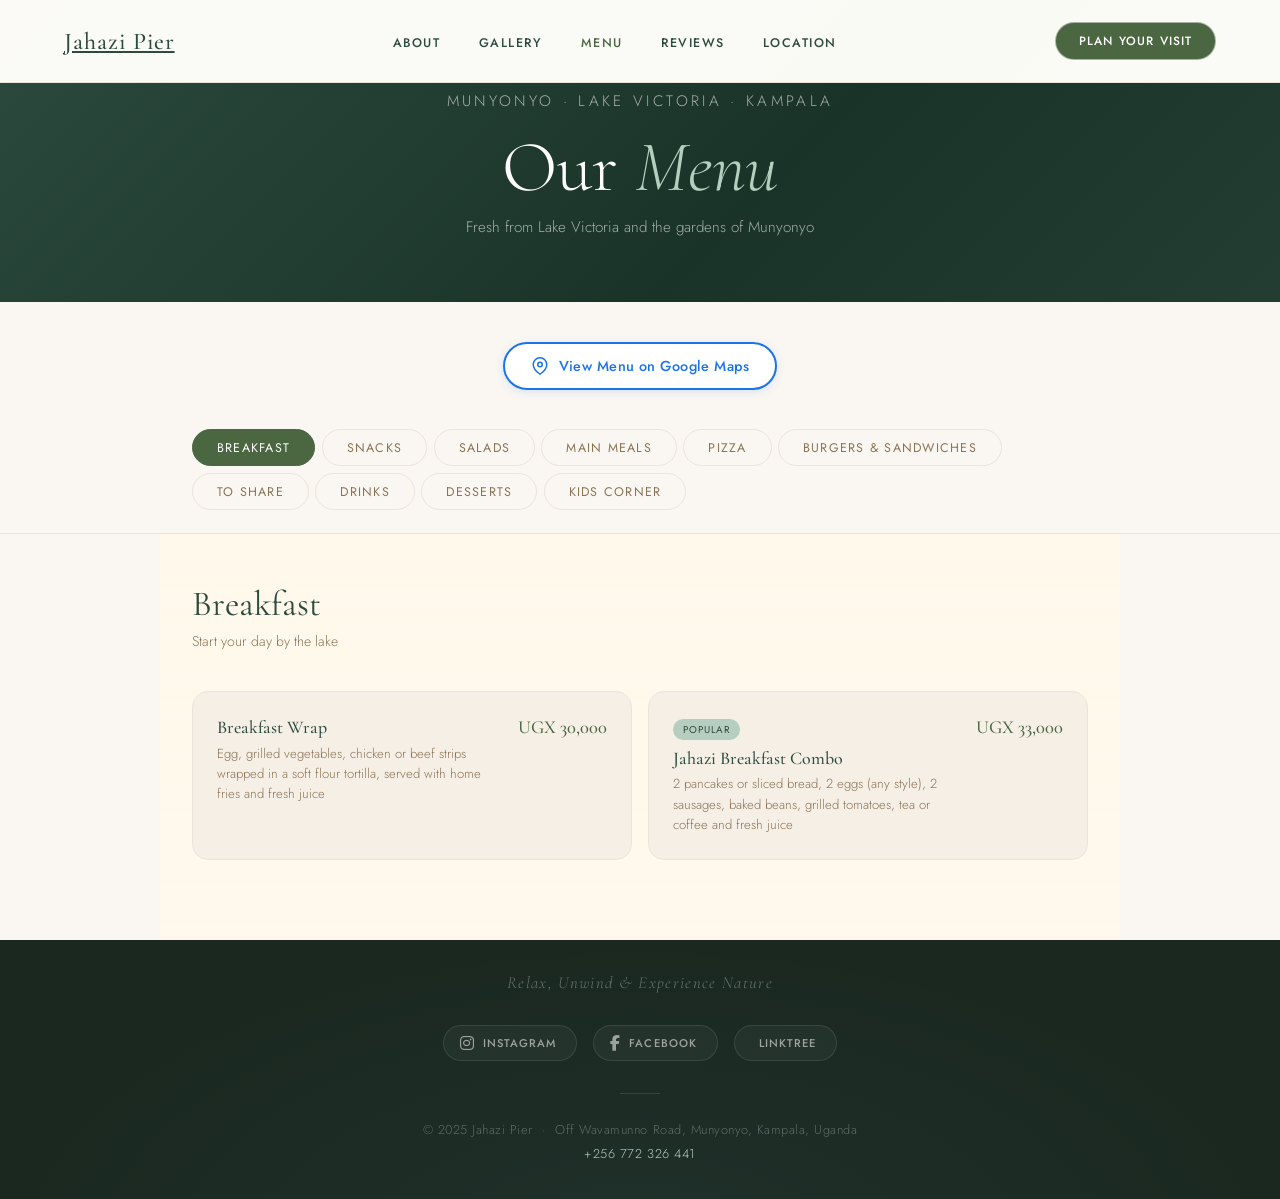
==== commit 21638cb7: "new update" ====
--- a/menu.html
+++ b/menu.html
@@ -19,70 +19,70 @@
         linear-gradient(to bottom, rgba(255,248,235,0.92), rgba(255,248,235,0.88)),
         url('https://images.unsplash.com/photo-1533089860892-a7c6f0a88666?w=1400&q=80');
       background-size: cover;
-      background-attachment: fixed;
+      background-position: center;
     }
     #section-snacks {
       background-image:
         linear-gradient(to bottom, rgba(255,245,230,0.92), rgba(255,245,230,0.88)),
-        url('https://images.unsplash.com/photo-1541014741259-de529411b96a?w=1400&q=80');
-      background-size: cover;
-      background-attachment: fixed;
+        url('img/snacks.jpeg');
+      background-size: cover;
+      background-position: center;
     }
     #section-salads {
       background-image:
         linear-gradient(to bottom, rgba(235,245,235,0.92), rgba(235,245,235,0.88)),
-        url('https://images.unsplash.com/photo-1512621776951-a57141f2eefd?w=1400&q=80');
-      background-size: cover;
-      background-attachment: fixed;
+        url('img/salads.jpeg');
+      background-size: cover;
+      background-position: center;
     }
     #section-mains {
       background-image:
         linear-gradient(to bottom, rgba(240,235,225,0.92), rgba(240,235,225,0.88)),
-        url('https://images.unsplash.com/photo-1504674900247-0877df9cc836?w=1400&q=80');
-      background-size: cover;
-      background-attachment: fixed;
+        url('img/mainmeals.jpeg');
+      background-size: cover;
+      background-position: center;
     }
     #section-pizza {
       background-image:
         linear-gradient(to bottom, rgba(255,245,235,0.92), rgba(255,245,235,0.88)),
-        url('https://images.unsplash.com/photo-1571997478779-2adcbbe9ab2f?w=1400&q=80');
-      background-size: cover;
-      background-attachment: fixed;
+        url('img/pizza.jpeg');
+      background-size: cover;
+      background-position: center;
     }
     #section-burgers {
       background-image:
         linear-gradient(to bottom, rgba(255,245,230,0.93), rgba(255,245,230,0.88)),
-        url('https://images.unsplash.com/photo-1568901346375-23c9450c58cd?w=1400&q=80');
-      background-size: cover;
-      background-attachment: fixed;
+        url('img/burger_sandwichs.jpeg');
+      background-size: cover;
+      background-position: center;
     }
     #section-toshare {
       background-image:
         linear-gradient(to bottom, rgba(245,238,228,0.92), rgba(245,238,228,0.88)),
-        url('https://images.unsplash.com/photo-1555244162-803834f70033?w=1400&q=80');
-      background-size: cover;
-      background-attachment: fixed;
+        url('img/toshare.jpeg');
+      background-size: cover;
+      background-position: center;
     }
     #section-drinks {
       background-image:
         linear-gradient(to bottom, rgba(235,245,250,0.92), rgba(235,245,250,0.88)),
-        url('https://images.unsplash.com/photo-1544145945-f90425340c7e?w=1400&q=80');
-      background-size: cover;
-      background-attachment: fixed;
+        url('img/drinks.jpeg');
+      background-size: cover;
+      background-position: center;
     }
     #section-desserts {
       background-image:
         linear-gradient(to bottom, rgba(255,245,240,0.92), rgba(255,245,240,0.88)),
-        url('https://images.unsplash.com/photo-1488477181946-6428a0291777?w=1400&q=80');
-      background-size: cover;
-      background-attachment: fixed;
+        url('img/desserts.jpeg');
+      background-size: cover;
+      background-position: center;
     }
     #section-kids {
       background-image:
         linear-gradient(to bottom, rgba(245,250,255,0.92), rgba(245,250,255,0.88)),
-        url('https://images.unsplash.com/photo-1565299507177-b0ac66763828?w=1400&q=80');
-      background-size: cover;
-      background-attachment: fixed;
+        url('img/kidscorner.jpeg');
+      background-size: cover;
+      background-position: center;
     }
 
     /* ── GOOGLE MAPS BUTTON ── */
@@ -142,31 +142,33 @@
     }
 
     /* ── TABS SCROLLABLE ON MOBILE ── */
-    .menu-tabs {
-      overflow-x: auto;
-      -webkit-overflow-scrolling: touch;
-      scrollbar-width: none;
-      white-space: nowrap;
-      display: flex;
-      flex-wrap: nowrap;
-    }
-    .menu-tabs::-webkit-scrollbar { display: none; }
-    .menu-tab { flex-shrink: 0; }
+    @media (max-width: 700px) {
+      .menu-tabs {
+        overflow-x: auto;
+        -webkit-overflow-scrolling: touch;
+        scrollbar-width: none;
+        flex-wrap: nowrap;
+        justify-content: flex-start;
+        padding: 1rem;
+      }
+      .menu-tabs::-webkit-scrollbar { display: none; }
+      .menu-tab { flex-shrink: 0; }
+    }
   </style>
 </head>
 <body class="menu-page">
 
 <!-- ── NAVIGATION ── -->
 <nav id="navbar" class="scrolled">
-  <a href="jahazi-pier-website.html" class="nav-logo">Jahazi Pier</a>
+  <a href="index.html" class="nav-logo">Jahazi Pier</a>
   <ul class="nav-links">
-    <li><a href="jahazi-pier-website.html#about">About</a></li>
-    <li><a href="jahazi-pier-website.html#gallery">Gallery</a></li>
+    <li><a href="index.html#about">About</a></li>
+    <li><a href="index.html#gallery">Gallery</a></li>
     <li><a href="menu.html" style="color: var(--forest);">Menu</a></li>
-    <li><a href="jahazi-pier-website.html#reviews">Reviews</a></li>
-    <li><a href="jahazi-pier-website.html#location">Location</a></li>
+    <li><a href="index.html#reviews">Reviews</a></li>
+    <li><a href="index.html#location">Location</a></li>
   </ul>
-  <a href="jahazi-pier-website.html#contact" class="nav-cta">Plan Your Visit</a>
+  <a href="index.html#contact" class="nav-cta">Plan Your Visit</a>
   <div class="hamburger" onclick="toggleMobileMenu()">
     <span></span><span></span><span></span>
   </div>
--- a/styles.css
+++ b/styles.css
@@ -105,16 +105,78 @@
   justify-content: center;
   text-align: center;
   overflow: hidden;
+  background: #1a2e24; /* dark fallback so no white flash */
 }
 .hero-bg {
   position: absolute; inset: 0;
   background:
     linear-gradient(to bottom, rgba(30,50,40,0.45) 0%, rgba(20,40,32,0.3) 40%, rgba(40,60,50,0.6) 100%),
     url('https://images.unsplash.com/photo-1506905925346-21bda4d32df4?w=1800&q=80') center/cover no-repeat;
-  transform: scale(1.04);
-  transition: transform 8s ease-out;
-}
-.hero-bg.loaded { transform: scale(1); }
+  transform: scale(1.02);
+  opacity: 0;
+  transition: transform 6s ease-out, opacity 0.8s ease-out;
+}
+.hero-bg.loaded {
+  opacity: 1;
+}
+.hero-bg.loaded { transform: scale(1); opacity: 1; }
+
+/* Hero pills */
+.hero-pills {
+  display: flex;
+  gap: 0.6rem;
+  justify-content: center;
+  flex-wrap: wrap;
+  margin-bottom: 2rem;
+  opacity: 0;
+  animation: fadeUp 1s 0.85s forwards;
+}
+.hero-pill {
+  background: rgba(255,255,255,0.12);
+  border: 1px solid rgba(255,255,255,0.25);
+  color: rgba(255,255,255,0.9);
+  padding: 0.4rem 1rem;
+  border-radius: 2rem;
+  font-size: 0.78rem;
+  font-weight: 400;
+  letter-spacing: 0.06em;
+  backdrop-filter: blur(8px);
+}
+
+/* Floating CTA */
+.float-cta {
+  position: fixed;
+  bottom: 1.8rem;
+  right: 1.8rem;
+  z-index: 900;
+  background: var(--forest);
+  color: white;
+  padding: 0.85rem 1.8rem;
+  border-radius: 3rem;
+  text-decoration: none;
+  font-size: 0.78rem;
+  font-weight: 500;
+  letter-spacing: 0.1em;
+  text-transform: uppercase;
+  box-shadow: 0 8px 32px rgba(74,103,65,0.45);
+  transition: all 0.3s;
+  display: flex;
+  align-items: center;
+  gap: 0.5rem;
+  opacity: 0;
+  transform: translateY(20px);
+  pointer-events: none;
+}
+.float-cta.visible {
+  opacity: 1;
+  transform: translateY(0);
+  pointer-events: all;
+}
+.float-cta:hover {
+  background: var(--deep);
+  transform: translateY(-3px);
+  box-shadow: 0 12px 40px rgba(74,103,65,0.55);
+}
 
 /* Shimmer overlay */
 .hero-bg::after {
@@ -400,6 +462,7 @@
 .gallery-item:nth-child(7) { grid-column: span 3; grid-row: span 1; }
 .gallery-item:nth-child(8) { grid-column: span 5; grid-row: span 1; }
 .gallery-item:nth-child(9) { grid-column: span 3; grid-row: span 1; }
+.gallery-item:nth-child(10) { grid-column: span 5; grid-row: span 1; }
 
 .gallery-item img {
   width: 100%; height: 100%;
@@ -671,7 +734,7 @@
   background: linear-gradient(135deg, var(--deep) 0%, #1a3328 50%, #2c4a3e 100%);
   color: white;
   text-align: center;
-  padding: 7rem 0;
+  padding: 5rem 0 4rem;
 }
 #contact .section-label { color: var(--mist); }
 #contact .section-title { color: white; }
@@ -746,29 +809,13 @@
 }
 
 .footer-wave {
-  position: relative;
-  height: 60px;
-  margin-bottom: -1px;
-  overflow: hidden;
-  /* The wave fills from the background above (cream) into the footer dark */
-}
-.footer-wave svg {
-  position: absolute;
-  bottom: 0;
-  width: 100%;
-  height: 100%;
-  /* The path fills the footer color so it looks like the wave scoops into the footer */
-  transform: rotate(180deg);
-}
-/* Recolor — the wave should be cream on top of dark footer */
-.footer-wave svg path {
-  fill: var(--cream);
+  display: none; /* hidden — was rendering as white blob */
 }
 
 .footer-inner {
   position: relative;
   z-index: 1;
-  padding: 2.4rem 2rem 3rem;
+  padding: 2rem 2rem 2rem;
   max-width: 700px;
   margin: 0 auto;
 }
@@ -1077,7 +1124,7 @@
 }
 .menu-tabs {
   display: flex;
-  justify-content: center;
+  justify-content: flex-start;
   gap: 0.4rem;
   padding: 1.4rem 2rem;
   flex-wrap: wrap;
@@ -1106,7 +1153,14 @@
 
 /* ─── MENU SECTIONS ─── */
 .menu-section { display: none; padding: 3rem 2rem 5rem; max-width: 960px; margin: 0 auto; }
-.menu-section.active { display: block; }
+.menu-section.active {
+  display: block;
+  animation: sectionFadeIn 0.38s ease forwards;
+}
+@keyframes sectionFadeIn {
+  from { opacity: 0; transform: translateY(10px); }
+  to   { opacity: 1; transform: translateY(0); }
+}
 .menu-section-header { margin-bottom: 2.5rem; }
 .menu-section-title {
   font-family: 'Cormorant Garamond', serif;
